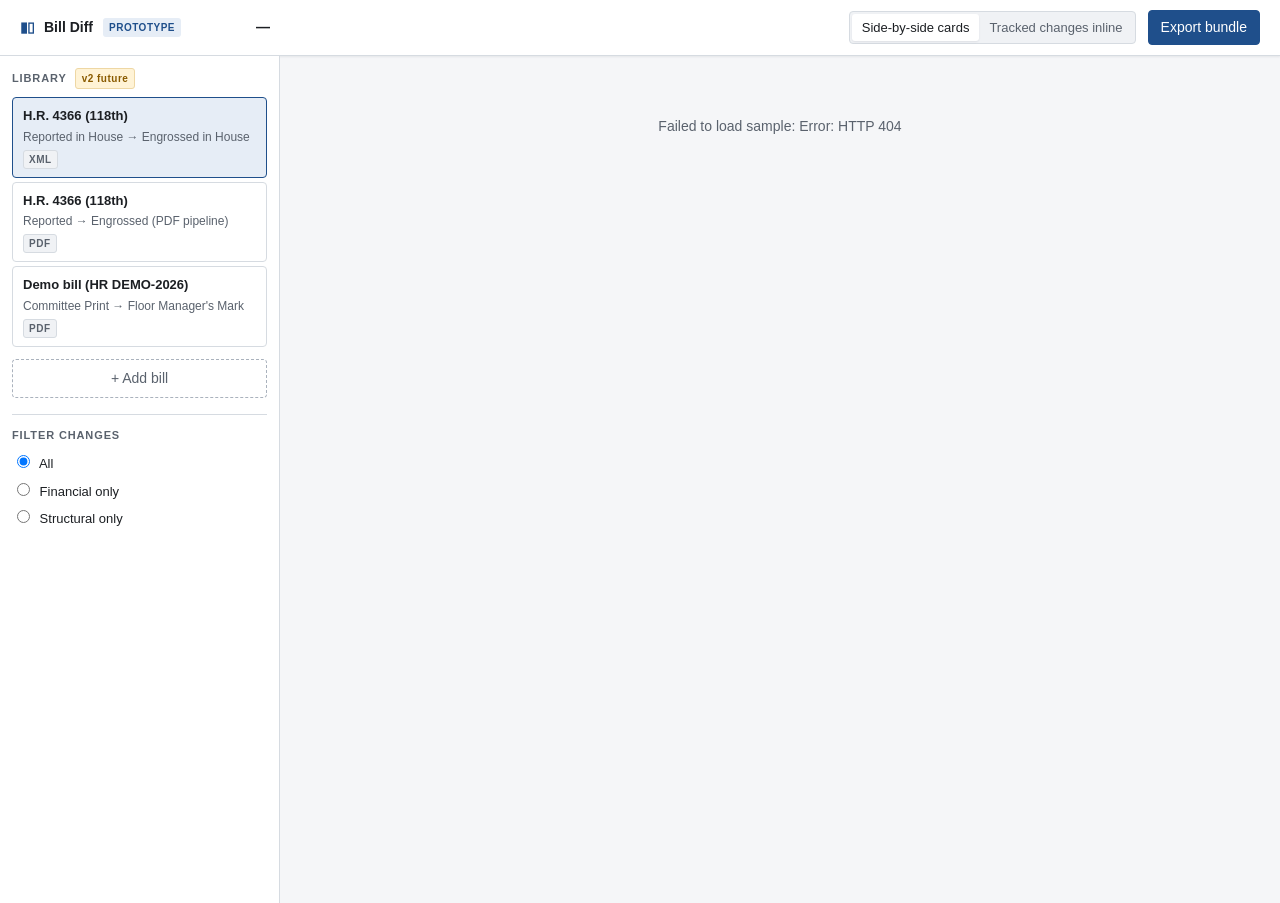
==== prototype/index.html @ 5ab46642 "Add static UI prototype for the staffer extension demo Vanilla HTML/CSS/JS, no framework, no network" ====
<!doctype html>
<html lang="en">
<head>
  <meta charset="utf-8" />
  <meta name="viewport" content="width=device-width, initial-scale=1" />
  <title>Bill Diff — Staffer Tool Prototype</title>
  <link rel="stylesheet" href="styles.css" />
</head>
<body>
  <header class="app-bar" role="banner">
    <div class="app-bar__brand">
      <span class="app-bar__logo" aria-hidden="true">▮▯</span>
      <span class="app-bar__name">Bill Diff</span>
      <span class="app-bar__demo-badge" title="This is a UI prototype, not a working extension.">PROTOTYPE</span>
    </div>
    <div class="app-bar__bill" id="bill-summary" aria-live="polite">
      <span class="bill-title" id="bill-title">—</span>
      <span class="bill-versions" id="bill-versions"></span>
    </div>
    <div class="app-bar__actions">
      <div class="view-toggle" role="tablist" aria-label="View mode">
        <button class="view-toggle__btn is-active" data-view="cards" role="tab" aria-selected="true">
          Side-by-side cards
        </button>
        <button class="view-toggle__btn" data-view="inline" role="tab" aria-selected="false">
          Tracked changes inline
        </button>
      </div>
      <button class="btn btn--primary" id="export-btn">Export bundle</button>
    </div>
  </header>

  <main class="app-main">
    <aside class="library" aria-label="Bill library">
      <div class="library__header">
        <h2 class="library__title">Library</h2>
        <span class="library__future-badge" title="In v1 the tool is ephemeral (no persistence). The library is a v2 feature shown here to illustrate the direction.">v2 future</span>
      </div>

      <ul class="library__list" id="library-list" role="listbox" aria-label="Available diffs"></ul>

      <button class="library__add" id="add-bill-btn">
        <span aria-hidden="true">+</span> Add bill
      </button>

      <div class="library__filters">
        <h3 class="library__filters-title">Filter changes</h3>
        <label class="filter-row"><input type="radio" name="filter" value="all" checked /> All</label>
        <label class="filter-row"><input type="radio" name="filter" value="financial" /> Financial only</label>
        <label class="filter-row"><input type="radio" name="filter" value="structural" /> Structural only</label>
      </div>
    </aside>

    <section class="content" id="content">
      <div class="content__loading" id="loading">Loading…</div>
    </section>
  </main>

  <!-- Add bill modal -->
  <div class="modal" id="add-bill-modal" hidden role="dialog" aria-labelledby="add-bill-title" aria-modal="true">
    <div class="modal__backdrop" data-close></div>
    <div class="modal__panel">
      <h3 class="modal__title" id="add-bill-title">Add a bill (mocked)</h3>
      <p>In production, you'd pick two PDFs (or XMLs) from disk. The extension reads them locally — nothing leaves your machine.</p>
      <div class="upload-mock">
        <div class="upload-mock__slot">
          <div class="upload-mock__label">v1 (older)</div>
          <div class="upload-mock__hint">Drop PDF or click to browse</div>
        </div>
        <div class="upload-mock__arrow" aria-hidden="true">→</div>
        <div class="upload-mock__slot">
          <div class="upload-mock__label">v2 (newer)</div>
          <div class="upload-mock__hint">Drop PDF or click to browse</div>
        </div>
      </div>
      <p class="modal__note">For this prototype, click a sample on the left to load a pre-generated diff.</p>
      <div class="modal__actions">
        <button class="btn" data-close>Close</button>
      </div>
    </div>
  </div>

  <!-- Export bundle modal -->
  <div class="modal" id="export-modal" hidden role="dialog" aria-labelledby="export-title" aria-modal="true">
    <div class="modal__backdrop" data-close></div>
    <div class="modal__panel">
      <h3 class="modal__title" id="export-title">Export bundle (mocked)</h3>
      <p>In production this would download <code>bill-diff-<span id="export-bill"></span>.zip</code> containing:</p>
      <ul class="export-list">
        <li><strong>diff.html</strong> — human-readable report (the same view you see now)</li>
        <li><strong>diff.md</strong> — Markdown to paste into your approved AI tool</li>
        <li><strong>diff.json</strong> — canonical JSON (the public contract; same shape this UI consumes)</li>
        <li><strong>diff.csv</strong> — Excel pivot of changes by section / financial deltas</li>
      </ul>
      <p class="modal__note">Single-action bundle keeps the workflow auditable: one click, one zip, no surprises.</p>
      <div class="modal__actions">
        <button class="btn" data-close>Close</button>
      </div>
    </div>
  </div>

  <script src="app.js"></script>
</body>
</html>
---- prototype/styles.css ----
/* ----------------------------------------------------------------------
   Bill Diff — Staffer Tool Prototype
   Layout intentionally restrained. Government-tool aesthetic: high
   contrast, narrow color palette, no animation.
   ---------------------------------------------------------------------- */

:root {
  --bg: #f5f6f8;
  --surface: #ffffff;
  --surface-alt: #f0f2f5;
  --border: #d6dbe1;
  --border-strong: #aab2bd;
  --text: #1c1f23;
  --text-dim: #5a626d;
  --accent: #1f4f8b;
  --accent-dim: #e6edf6;
  --added: #1c6e3a;
  --added-bg: #e3f4e9;
  --removed: #a3261c;
  --removed-bg: #fbe4e1;
  --modified: #8a5b00;
  --modified-bg: #fff3d6;
  --moved: #4a3a8a;
  --moved-bg: #ece6fb;
  --degraded: #7a5a00;
  --degraded-bg: #fdf3d4;
  --shadow: 0 1px 2px rgba(20, 30, 50, 0.08);
}

* { box-sizing: border-box; }

html, body {
  height: 100%;
  margin: 0;
}

body {
  font-family: -apple-system, BlinkMacSystemFont, "Segoe UI", Roboto, Helvetica, Arial, sans-serif;
  font-size: 14px;
  line-height: 1.5;
  color: var(--text);
  background: var(--bg);
}

button { font: inherit; cursor: pointer; }
code { font-family: ui-monospace, SFMono-Regular, Menlo, monospace; font-size: 0.9em; }

/* ---------- App bar ---------- */
.app-bar {
  display: grid;
  grid-template-columns: minmax(220px, auto) 1fr auto;
  align-items: center;
  gap: 16px;
  padding: 10px 20px;
  background: var(--surface);
  border-bottom: 1px solid var(--border);
  box-shadow: var(--shadow);
}

.app-bar__brand { display: flex; align-items: center; gap: 10px; }
.app-bar__logo { color: var(--accent); font-weight: 700; letter-spacing: -1px; }
.app-bar__name { font-weight: 600; }
.app-bar__demo-badge {
  font-size: 10px;
  font-weight: 700;
  letter-spacing: 0.05em;
  padding: 2px 6px;
  background: var(--accent-dim);
  color: var(--accent);
  border-radius: 3px;
}

.app-bar__bill { display: flex; flex-direction: column; min-width: 0; }
.bill-title { font-weight: 600; white-space: nowrap; overflow: hidden; text-overflow: ellipsis; }
.bill-versions { font-size: 12px; color: var(--text-dim); white-space: nowrap; overflow: hidden; text-overflow: ellipsis; }

.app-bar__actions { display: flex; align-items: center; gap: 12px; }

.view-toggle {
  display: inline-flex;
  background: var(--surface-alt);
  border: 1px solid var(--border);
  border-radius: 4px;
  padding: 2px;
}
.view-toggle__btn {
  background: transparent;
  border: 0;
  padding: 4px 10px;
  font-size: 13px;
  border-radius: 3px;
  color: var(--text-dim);
}
.view-toggle__btn.is-active {
  background: var(--surface);
  color: var(--text);
  box-shadow: var(--shadow);
}

.btn {
  padding: 6px 12px;
  border: 1px solid var(--border);
  background: var(--surface);
  border-radius: 4px;
  color: var(--text);
}
.btn:hover { border-color: var(--border-strong); }
.btn--primary { background: var(--accent); color: #fff; border-color: var(--accent); }
.btn--primary:hover { background: #173d6f; border-color: #173d6f; }

/* ---------- Main layout ---------- */
.app-main {
  display: grid;
  grid-template-columns: 280px 1fr;
  height: calc(100vh - 53px);
}

/* ---------- Library ---------- */
.library {
  border-right: 1px solid var(--border);
  background: var(--surface);
  padding: 12px;
  overflow-y: auto;
  display: flex;
  flex-direction: column;
}
.library__header { display: flex; align-items: center; gap: 8px; margin-bottom: 8px; }
.library__title { font-size: 11px; font-weight: 600; letter-spacing: 0.08em; text-transform: uppercase; color: var(--text-dim); margin: 0; }
.library__future-badge {
  font-size: 10px;
  font-weight: 700;
  letter-spacing: 0.05em;
  padding: 2px 6px;
  background: #fff3d6;
  color: #8a5b00;
  border: 1px solid #eed7a4;
  border-radius: 3px;
  cursor: help;
}

.library__list { list-style: none; margin: 0 0 12px; padding: 0; display: flex; flex-direction: column; gap: 4px; }
.library-item {
  border: 1px solid var(--border);
  border-radius: 4px;
  padding: 8px 10px;
  background: var(--surface);
  cursor: pointer;
}
.library-item:hover { border-color: var(--border-strong); }
.library-item.is-active { border-color: var(--accent); background: var(--accent-dim); }
.library-item__title { font-weight: 600; font-size: 13px; }
.library-item__pair { font-size: 12px; color: var(--text-dim); margin-top: 2px; }
.library-item__source {
  display: inline-block;
  margin-top: 4px;
  font-size: 10px;
  font-weight: 700;
  letter-spacing: 0.05em;
  padding: 1px 5px;
  background: var(--surface-alt);
  border: 1px solid var(--border);
  border-radius: 3px;
  color: var(--text-dim);
}

.library__add {
  background: var(--surface);
  border: 1px dashed var(--border-strong);
  border-radius: 4px;
  padding: 8px;
  color: var(--text-dim);
  text-align: center;
}
.library__add:hover { background: var(--surface-alt); color: var(--text); }

.library__filters { margin-top: 16px; padding-top: 12px; border-top: 1px solid var(--border); }
.library__filters-title { font-size: 11px; font-weight: 600; letter-spacing: 0.08em; text-transform: uppercase; color: var(--text-dim); margin: 0 0 6px; }
.filter-row { display: block; padding: 3px 0; font-size: 13px; cursor: pointer; }
.filter-row input { margin-right: 6px; }

/* ---------- Content ---------- */
.content {
  overflow-y: auto;
  padding: 20px 28px;
}
.content__loading { color: var(--text-dim); padding: 40px 0; }

.summary-bar {
  display: flex;
  gap: 10px;
  margin-bottom: 16px;
  flex-wrap: wrap;
}
.summary-pill {
  font-size: 12px;
  padding: 4px 10px;
  border-radius: 999px;
  border: 1px solid var(--border);
  background: var(--surface);
  display: inline-flex;
  gap: 6px;
  align-items: center;
}
.summary-pill__count { font-weight: 700; }
.summary-pill--added .summary-pill__count { color: var(--added); }
.summary-pill--removed .summary-pill__count { color: var(--removed); }
.summary-pill--modified .summary-pill__count { color: var(--modified); }
.summary-pill--moved .summary-pill__count { color: var(--moved); }

.empty-state {
  padding: 40px 0;
  color: var(--text-dim);
  text-align: center;
}

/* ---------- Cards view ---------- */
.cards { display: flex; flex-direction: column; gap: 12px; }

.card {
  background: var(--surface);
  border: 1px solid var(--border);
  border-left-width: 4px;
  border-radius: 4px;
  padding: 12px 14px;
  box-shadow: var(--shadow);
}
.card--added { border-left-color: var(--added); }
.card--removed { border-left-color: var(--removed); }
.card--modified { border-left-color: var(--modified); }
.card--moved { border-left-color: var(--moved); }
.card--degraded { border-left-style: dashed; opacity: 0.92; }

.card__head { display: flex; align-items: baseline; gap: 8px; margin-bottom: 6px; flex-wrap: wrap; }
.card__type {
  font-size: 10px;
  font-weight: 700;
  letter-spacing: 0.05em;
  padding: 2px 6px;
  border-radius: 3px;
}
.card__type--added { background: var(--added-bg); color: var(--added); }
.card__type--removed { background: var(--removed-bg); color: var(--removed); }
.card__type--modified { background: var(--modified-bg); color: var(--modified); }
.card__type--moved { background: var(--moved-bg); color: var(--moved); }

.card__section-number {
  font-weight: 700;
  font-size: 13px;
  color: var(--text-dim);
  margin-right: 4px;
}
.card__heading { font-size: 13px; font-weight: 600; color: var(--text); flex: 1; min-width: 0; }
.card__heading--degraded { font-style: italic; color: var(--text-dim); }
.card__citation {
  font-size: 11px;
  color: var(--text-dim);
  font-family: ui-monospace, SFMono-Regular, Menlo, monospace;
  margin-bottom: 6px;
  display: flex;
  gap: 14px;
}
.card__citation .v1::before { content: "v1: "; opacity: 0.6; }
.card__citation .v2::before { content: "v2: "; opacity: 0.6; }
.card__move {
  font-size: 12px;
  color: var(--moved);
  background: var(--moved-bg);
  border-radius: 3px;
  padding: 4px 8px;
  margin: 6px 0;
}

.card__body {
  display: grid;
  grid-template-columns: 1fr 1fr;
  gap: 10px;
  margin-top: 8px;
}
.card__body--single { grid-template-columns: 1fr; }
.body-col {
  border: 1px solid var(--border);
  border-radius: 3px;
  padding: 8px 10px;
  background: var(--surface-alt);
  font-size: 13px;
  white-space: pre-wrap;
  word-wrap: break-word;
}
.body-col__label { font-size: 10px; font-weight: 700; letter-spacing: 0.05em; color: var(--text-dim); margin-bottom: 4px; text-transform: uppercase; }
.body-col--old { background: var(--removed-bg); }
.body-col--new { background: var(--added-bg); }

.card__amounts {
  margin-top: 10px;
  font-size: 12px;
  border-top: 1px solid var(--border);
  padding-top: 8px;
}
.card__amounts-title { font-weight: 600; color: var(--text-dim); font-size: 11px; letter-spacing: 0.05em; text-transform: uppercase; margin-bottom: 4px; }
.amount-row { display: flex; gap: 8px; align-items: baseline; }
.amount-row__old { color: var(--removed); text-decoration: line-through; }
.amount-row__arrow { color: var(--text-dim); }
.amount-row__new { color: var(--added); font-weight: 600; }
.amount-row__delta { color: var(--text-dim); font-size: 11px; margin-left: 6px; }

/* ---------- Inline tracked-changes view ---------- */
.inline-view { display: flex; flex-direction: column; gap: 16px; }
.inline-block {
  background: var(--surface);
  border: 1px solid var(--border);
  border-radius: 4px;
  padding: 14px 18px;
  box-shadow: var(--shadow);
}
.inline-block__head {
  font-size: 12px;
  color: var(--text-dim);
  margin-bottom: 6px;
  font-family: ui-monospace, SFMono-Regular, Menlo, monospace;
}
.inline-block__body { font-size: 14px; line-height: 1.65; white-space: pre-wrap; }

ins.diff-add {
  background: var(--added-bg);
  color: var(--added);
  text-decoration: none;
  padding: 1px 2px;
  border-radius: 2px;
}
del.diff-del {
  background: var(--removed-bg);
  color: var(--removed);
  text-decoration: line-through;
  padding: 1px 2px;
  border-radius: 2px;
}

.inline-block--added { border-left: 4px solid var(--added); }
.inline-block--removed { border-left: 4px solid var(--removed); }
.inline-block--modified { border-left: 4px solid var(--modified); }
.inline-block--moved { border-left: 4px solid var(--moved); }

/* ---------- Modal ---------- */
.modal {
  position: fixed;
  inset: 0;
  display: grid;
  place-items: center;
  z-index: 100;
}
.modal[hidden] { display: none; }
.modal__backdrop {
  position: absolute;
  inset: 0;
  background: rgba(20, 30, 50, 0.45);
}
.modal__panel {
  position: relative;
  background: var(--surface);
  border-radius: 6px;
  box-shadow: 0 10px 30px rgba(20, 30, 50, 0.25);
  padding: 22px 26px;
  max-width: 540px;
  width: 90%;
}
.modal__title { margin: 0 0 8px; font-size: 18px; }
.modal__note { color: var(--text-dim); font-size: 13px; margin-top: 12px; }
.modal__actions { margin-top: 16px; display: flex; justify-content: flex-end; gap: 8px; }

.upload-mock { display: grid; grid-template-columns: 1fr auto 1fr; gap: 10px; align-items: center; margin: 14px 0; }
.upload-mock__slot {
  border: 1.5px dashed var(--border-strong);
  border-radius: 4px;
  padding: 24px 12px;
  text-align: center;
  background: var(--surface-alt);
}
.upload-mock__label { font-size: 12px; font-weight: 600; color: var(--text-dim); margin-bottom: 4px; }
.upload-mock__hint { font-size: 12px; color: var(--text-dim); }
.upload-mock__arrow { font-size: 22px; color: var(--text-dim); }

.export-list { margin: 8px 0 0; padding-left: 20px; }
.export-list li { margin: 4px 0; }
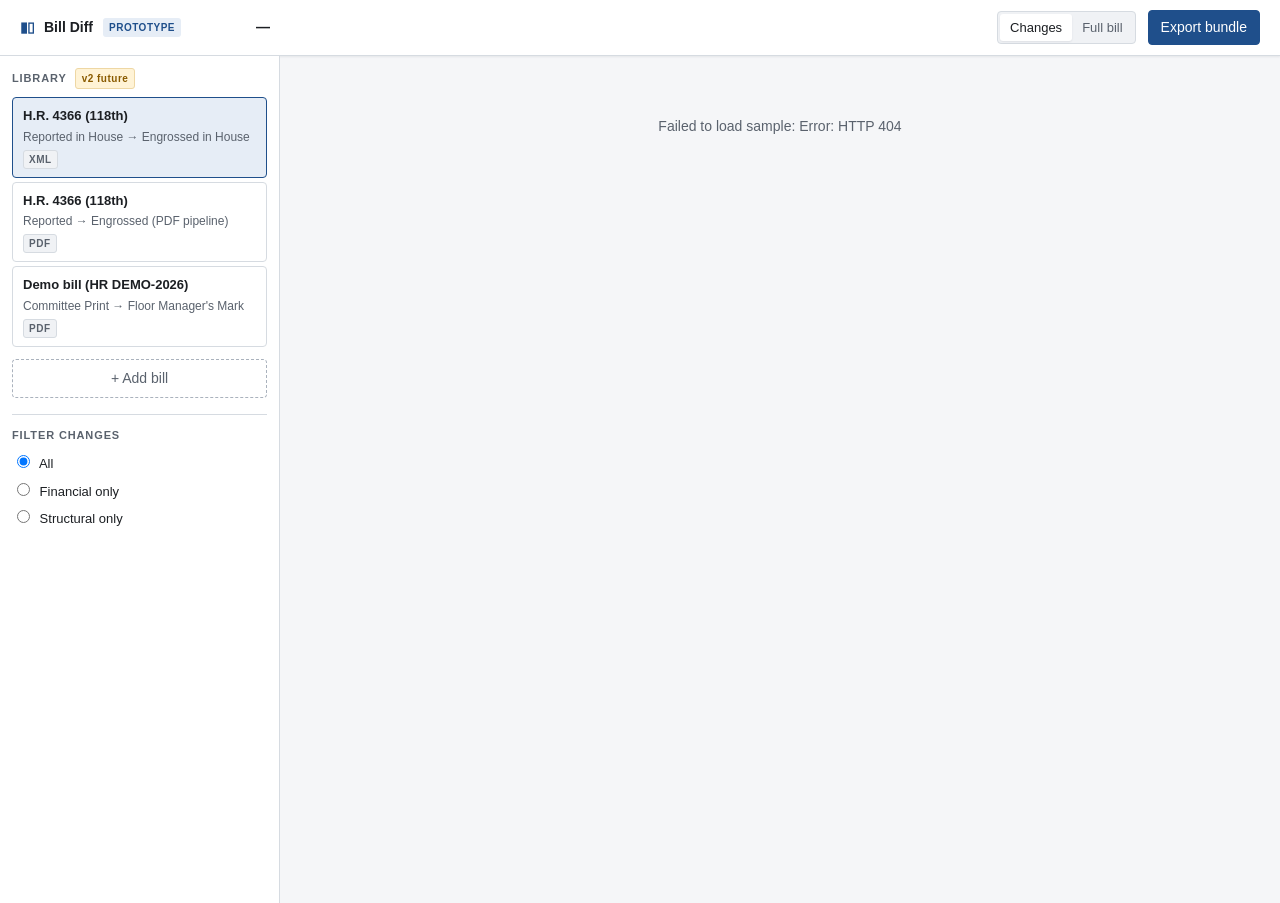
==== commit f9d8cf2b: "Refactor UI: drop side-by-side cards, add full-bill tracked-changes view The default view becomes pe" ====
--- a/prototype/index.html
+++ b/prototype/index.html
@@ -19,11 +19,11 @@
     </div>
     <div class="app-bar__actions">
       <div class="view-toggle" role="tablist" aria-label="View mode">
-        <button class="view-toggle__btn is-active" data-view="cards" role="tab" aria-selected="true">
-          Side-by-side cards
+        <button class="view-toggle__btn is-active" data-view="changes" role="tab" aria-selected="true">
+          Changes
         </button>
-        <button class="view-toggle__btn" data-view="inline" role="tab" aria-selected="false">
-          Tracked changes inline
+        <button class="view-toggle__btn" data-view="full" role="tab" aria-selected="false">
+          Full bill
         </button>
       </div>
       <button class="btn btn--primary" id="export-btn">Export bundle</button>
--- a/prototype/styles.css
+++ b/prototype/styles.css
@@ -213,113 +213,7 @@
   text-align: center;
 }
 
-/* ---------- Cards view ---------- */
-.cards { display: flex; flex-direction: column; gap: 12px; }
-
-.card {
-  background: var(--surface);
-  border: 1px solid var(--border);
-  border-left-width: 4px;
-  border-radius: 4px;
-  padding: 12px 14px;
-  box-shadow: var(--shadow);
-}
-.card--added { border-left-color: var(--added); }
-.card--removed { border-left-color: var(--removed); }
-.card--modified { border-left-color: var(--modified); }
-.card--moved { border-left-color: var(--moved); }
-.card--degraded { border-left-style: dashed; opacity: 0.92; }
-
-.card__head { display: flex; align-items: baseline; gap: 8px; margin-bottom: 6px; flex-wrap: wrap; }
-.card__type {
-  font-size: 10px;
-  font-weight: 700;
-  letter-spacing: 0.05em;
-  padding: 2px 6px;
-  border-radius: 3px;
-}
-.card__type--added { background: var(--added-bg); color: var(--added); }
-.card__type--removed { background: var(--removed-bg); color: var(--removed); }
-.card__type--modified { background: var(--modified-bg); color: var(--modified); }
-.card__type--moved { background: var(--moved-bg); color: var(--moved); }
-
-.card__section-number {
-  font-weight: 700;
-  font-size: 13px;
-  color: var(--text-dim);
-  margin-right: 4px;
-}
-.card__heading { font-size: 13px; font-weight: 600; color: var(--text); flex: 1; min-width: 0; }
-.card__heading--degraded { font-style: italic; color: var(--text-dim); }
-.card__citation {
-  font-size: 11px;
-  color: var(--text-dim);
-  font-family: ui-monospace, SFMono-Regular, Menlo, monospace;
-  margin-bottom: 6px;
-  display: flex;
-  gap: 14px;
-}
-.card__citation .v1::before { content: "v1: "; opacity: 0.6; }
-.card__citation .v2::before { content: "v2: "; opacity: 0.6; }
-.card__move {
-  font-size: 12px;
-  color: var(--moved);
-  background: var(--moved-bg);
-  border-radius: 3px;
-  padding: 4px 8px;
-  margin: 6px 0;
-}
-
-.card__body {
-  display: grid;
-  grid-template-columns: 1fr 1fr;
-  gap: 10px;
-  margin-top: 8px;
-}
-.card__body--single { grid-template-columns: 1fr; }
-.body-col {
-  border: 1px solid var(--border);
-  border-radius: 3px;
-  padding: 8px 10px;
-  background: var(--surface-alt);
-  font-size: 13px;
-  white-space: pre-wrap;
-  word-wrap: break-word;
-}
-.body-col__label { font-size: 10px; font-weight: 700; letter-spacing: 0.05em; color: var(--text-dim); margin-bottom: 4px; text-transform: uppercase; }
-.body-col--old { background: var(--removed-bg); }
-.body-col--new { background: var(--added-bg); }
-
-.card__amounts {
-  margin-top: 10px;
-  font-size: 12px;
-  border-top: 1px solid var(--border);
-  padding-top: 8px;
-}
-.card__amounts-title { font-weight: 600; color: var(--text-dim); font-size: 11px; letter-spacing: 0.05em; text-transform: uppercase; margin-bottom: 4px; }
-.amount-row { display: flex; gap: 8px; align-items: baseline; }
-.amount-row__old { color: var(--removed); text-decoration: line-through; }
-.amount-row__arrow { color: var(--text-dim); }
-.amount-row__new { color: var(--added); font-weight: 600; }
-.amount-row__delta { color: var(--text-dim); font-size: 11px; margin-left: 6px; }
-
-/* ---------- Inline tracked-changes view ---------- */
-.inline-view { display: flex; flex-direction: column; gap: 16px; }
-.inline-block {
-  background: var(--surface);
-  border: 1px solid var(--border);
-  border-radius: 4px;
-  padding: 14px 18px;
-  box-shadow: var(--shadow);
-}
-.inline-block__head {
-  font-size: 12px;
-  color: var(--text-dim);
-  margin-bottom: 6px;
-  font-family: ui-monospace, SFMono-Regular, Menlo, monospace;
-}
-.inline-block__body { font-size: 14px; line-height: 1.65; white-space: pre-wrap; }
-
+/* ---------- Diff marks (shared between views) ---------- */
 ins.diff-add {
   background: var(--added-bg);
   color: var(--added);
@@ -335,10 +229,104 @@
   border-radius: 2px;
 }
 
-.inline-block--added { border-left: 4px solid var(--added); }
-.inline-block--removed { border-left: 4px solid var(--removed); }
-.inline-block--modified { border-left: 4px solid var(--modified); }
-.inline-block--moved { border-left: 4px solid var(--moved); }
+/* ---------- Per-change view (default) ---------- */
+.change-list { display: flex; flex-direction: column; gap: 14px; }
+.change-block {
+  background: var(--surface);
+  border: 1px solid var(--border);
+  border-left-width: 4px;
+  border-radius: 4px;
+  padding: 12px 16px;
+  box-shadow: var(--shadow);
+}
+.change-block--added { border-left-color: var(--added); }
+.change-block--removed { border-left-color: var(--removed); }
+.change-block--modified { border-left-color: var(--modified); }
+.change-block--moved { border-left-color: var(--moved); }
+
+.change-block__head {
+  font-size: 12px;
+  color: var(--text-dim);
+  margin-bottom: 8px;
+  display: flex;
+  flex-wrap: wrap;
+  gap: 6px;
+  align-items: baseline;
+}
+.change-block__head .loc { font-family: ui-monospace, SFMono-Regular, Menlo, monospace; }
+.change-block__head .section-num { font-weight: 700; color: var(--text); }
+.change-block__head em { color: var(--text-dim); }
+
+.change-tag {
+  font-size: 10px;
+  font-weight: 700;
+  letter-spacing: 0.05em;
+  padding: 2px 6px;
+  border-radius: 3px;
+}
+.change-tag--added    { background: var(--added-bg);    color: var(--added); }
+.change-tag--removed  { background: var(--removed-bg);  color: var(--removed); }
+.change-tag--modified { background: var(--modified-bg); color: var(--modified); }
+.change-tag--moved    { background: var(--moved-bg);    color: var(--moved); }
+
+.change-block__body {
+  font-size: 14px;
+  line-height: 1.65;
+  white-space: pre-wrap;
+  word-wrap: break-word;
+}
+.change-block__body .muted { color: var(--text-dim); }
+
+.move-callout {
+  font-size: 12px;
+  color: var(--moved);
+  background: var(--moved-bg);
+  border-radius: 3px;
+  padding: 4px 8px;
+  margin: 0 0 8px;
+}
+
+.amounts {
+  margin-top: 10px;
+  font-size: 12px;
+  border-top: 1px solid var(--border);
+  padding-top: 8px;
+}
+.amounts__title { font-weight: 600; color: var(--text-dim); font-size: 11px; letter-spacing: 0.05em; text-transform: uppercase; margin-bottom: 4px; }
+.amount-row { display: flex; gap: 8px; align-items: baseline; }
+.amount-row__old { color: var(--removed); text-decoration: line-through; }
+.amount-row__arrow { color: var(--text-dim); }
+.amount-row__new { color: var(--added); font-weight: 600; }
+.amount-row__delta { color: var(--text-dim); font-size: 11px; margin-left: 6px; }
+
+/* ---------- Full-bill tracked-changes view ---------- */
+.full-bill-loading { color: var(--text-dim); padding: 20px 0; }
+.full-bill-meta {
+  font-size: 11px;
+  color: var(--text-dim);
+  margin-bottom: 12px;
+  font-family: ui-monospace, SFMono-Regular, Menlo, monospace;
+}
+.full-bill {
+  background: var(--surface);
+  border: 1px solid var(--border);
+  border-radius: 4px;
+  padding: 24px 36px;
+  font-size: 14px;
+  line-height: 1.7;
+  font-family: "Times New Roman", Georgia, serif;
+  max-width: 920px;
+  box-shadow: var(--shadow);
+}
+.bill-line {
+  white-space: pre-wrap;
+  word-wrap: break-word;
+  min-height: 1.2em;
+}
+.bill-line:empty::before { content: "\00a0"; }
+.bill-line--ins { background: rgba(28, 110, 58, 0.06); }
+.bill-line--del { background: rgba(163, 38, 28, 0.06); }
+.bill-line--mod { background: rgba(138, 91, 0, 0.06); }
 
 /* ---------- Modal ---------- */
 .modal {
